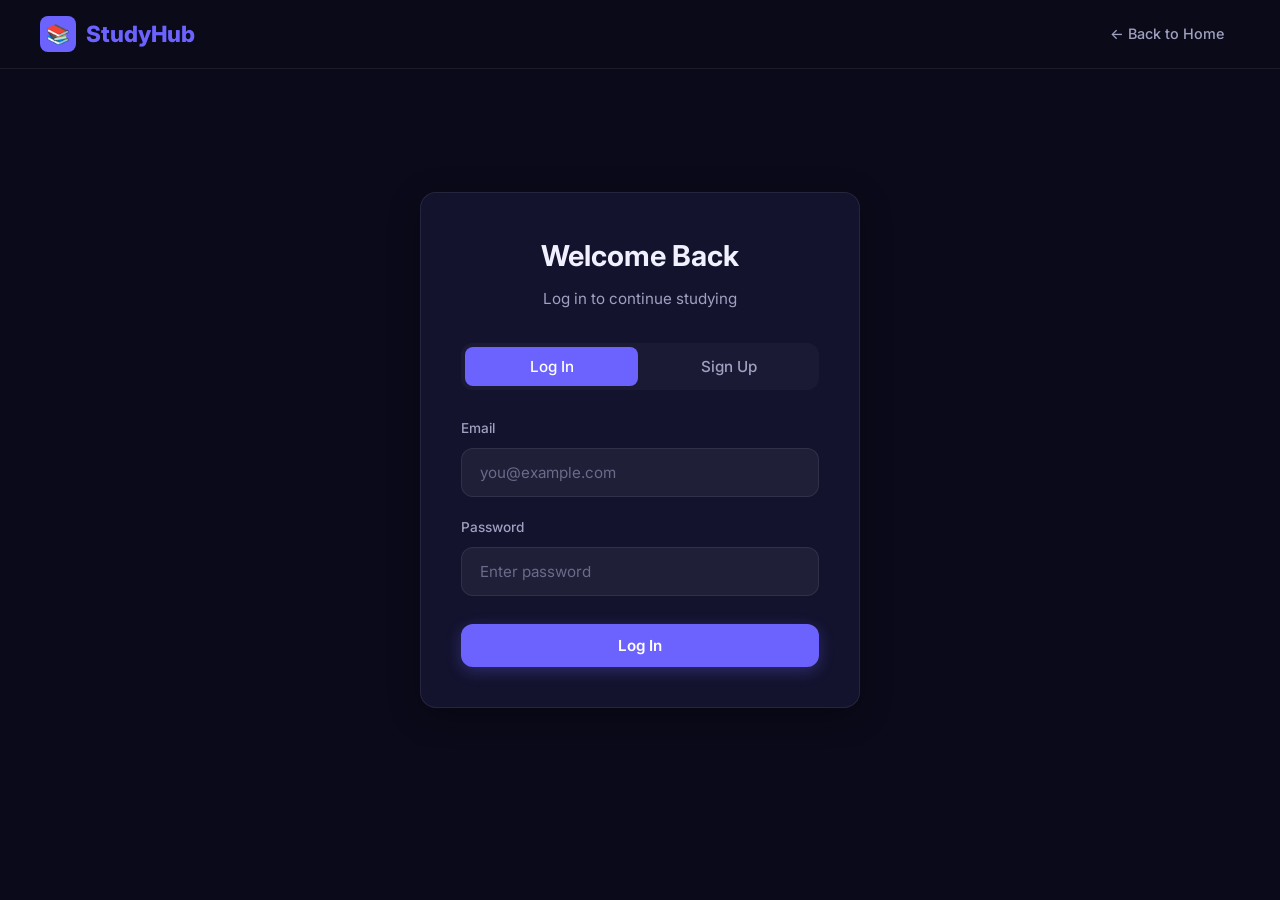
==== frontend/dashboard.html @ 6414d4c4 "Initial commit of StudyHub php/jquery version" ====
<!DOCTYPE html>
<html lang="en">

<head>
    <meta charset="UTF-8">
    <meta name="viewport" content="width=device-width, initial-scale=1.0">
    <meta name="description" content="StudyHub Dashboard - Manage your studies with collaborative tools.">
    <title>StudyHub – Dashboard</title>
    <link rel="stylesheet" href="style.css">
    <link rel="icon"
        href="data:image/svg+xml,<svg xmlns='http://www.w3.org/2000/svg' viewBox='0 0 100 100'><text y='.9em' font-size='90'>📚</text></svg>">
</head>

<body>

    <div class="dashboard">
        <!-- Sidebar -->
        <aside class="sidebar" id="sidebar">
            <div class="sidebar-logo">
                <div class="nav-logo-icon">📚</div>
                <span>StudyHub</span>
            </div>

            <div class="sidebar-section">
                <div class="sidebar-section-title">Main</div>
                <div class="sidebar-item active" onclick="switchPanel('chat')" id="nav-chat">
                    <span class="icon">💬</span>
                    <span>Study Chat</span>
                </div>
                <div class="sidebar-item" onclick="switchPanel('tasks')" id="nav-tasks">
                    <span class="icon">✅</span>
                    <span>Task Manager</span>
                </div>
                <div class="sidebar-item" onclick="switchPanel('common')" id="nav-common">
                    <span class="icon">📢</span>
                    <span>Common Tasks</span>
                </div>
                <div class="sidebar-item" onclick="switchPanel('pomodoro')" id="nav-pomodoro">
                    <span class="icon">⏱️</span>
                    <span>Pomodoro</span>
                </div>
            </div>

            <div class="sidebar-section">
                <div class="sidebar-section-title">Community</div>
                <div class="sidebar-item" onclick="switchPanel('resources')" id="nav-resources">
                    <span class="icon">📁</span>
                    <span>Resources</span>
                </div>
            </div>

            <div class="sidebar-user" id="sidebar-user">
                <div class="sidebar-avatar" id="user-avatar">?</div>
                <div class="sidebar-user-info">
                    <div class="sidebar-user-name" id="user-display-name">Loading...</div>
                    <div class="sidebar-user-email" id="user-display-email">...</div>
                </div>
                <button class="btn-icon btn-secondary" onclick="logout()" title="Log out"
                    style="font-size:0.8rem;">🚪</button>
            </div>
        </aside>

        <!-- Main Content -->
        <main class="main-content">

            <!-- ========== Study Chat Panel ========== -->
            <div class="panel active" id="panel-chat">
                <div class="panel-header">
                    <h2>💬 Study Chat</h2>
                    <span class="badge badge-primary" id="chat-room-label"># general</span>
                </div>
                <div class="chat-room-bar">
                    <button class="chat-room-btn active" onclick="switchRoom('general')"># general</button>
                    <button class="chat-room-btn" onclick="switchRoom('math')"># math</button>
                    <button class="chat-room-btn" onclick="switchRoom('science')"># science</button>
                    <button class="chat-room-btn" onclick="switchRoom('programming')"># programming</button>
                    <button class="chat-room-btn" onclick="switchRoom('exam-prep')"># exam-prep</button>
                </div>
                <div class="chat-container">
                    <div class="chat-messages" id="chat-messages">
                        <div style="text-align:center; color:#6a6a8a; padding:40px; font-size:0.9rem;">
                            Welcome to <strong>#general</strong>! Start the conversation 🎉
                        </div>
                    </div>
                    <div class="chat-input-area">
                        <input type="text" class="input-field" id="chat-input" placeholder="Type a message..."
                            onkeydown="if(event.key==='Enter')sendMessage()">
                        <button class="btn btn-primary" onclick="sendMessage()" id="chat-send-btn">Send</button>
                    </div>
                </div>
            </div>

            <!-- ========== Task Manager Panel ========== -->
            <div class="panel" id="panel-tasks">
                <div class="panel-header">
                    <h2>✅ Task Manager</h2>
                    <button class="btn btn-primary btn-sm" onclick="toggleAddTask()" id="add-task-toggle">+ Add
                        Task</button>
                </div>

                <!-- Add Task Form -->
                <div class="add-task-form" id="add-task-form">
                    <h3 style="margin-bottom:16px;">New Task</h3>
                    <div class="form-group">
                        <input type="text" class="input-field" id="task-title-input" placeholder="Task title...">
                    </div>
                    <div class="form-group">
                        <textarea class="input-field" id="task-desc-input" placeholder="Description (optional)"
                            rows="2"></textarea>
                    </div>
                    <div class="form-row">
                        <div class="form-group">
                            <label style="font-size:0.8rem; color:#6a6a8a; margin-bottom:4px;">Due
                                Date</label>
                            <input type="date" class="input-field" id="task-date-input">
                        </div>
                        <div class="form-group">
                            <label style="font-size:0.8rem; color:#6a6a8a; margin-bottom:4px;">Priority</label>
                            <select class="input-field" id="task-priority-input">
                                <option value="low">Low</option>
                                <option value="medium" selected>Medium</option>
                                <option value="high">High</option>
                            </select>
                        </div>
                    </div>
                    <div style="display:flex; gap:8px;">
                        <button class="btn btn-primary btn-sm" onclick="addTask()">Add Task</button>
                        <button class="btn btn-secondary btn-sm" onclick="toggleAddTask()">Cancel</button>
                    </div>
                </div>

                <!-- Task Filters -->
                <div class="task-controls">
                    <button class="task-filter-btn active" onclick="filterTasks('all', this)">All</button>
                    <button class="task-filter-btn" onclick="filterTasks('pending', this)">Pending</button>
                    <button class="task-filter-btn" onclick="filterTasks('in_progress', this)">In Progress</button>
                    <button class="task-filter-btn" onclick="filterTasks('completed', this)">Completed</button>
                </div>

                <!-- Task List -->
                <div class="task-list" id="task-list">
                    <div style="text-align:center; color:#6a6a8a; padding:40px;">
                        No tasks yet. Click "+ Add Task" to get started! 📝
                    </div>
                </div>
            </div>

            <!-- ========== Common Tasks Panel ========== -->
            <div class="panel" id="panel-common">
                <div class="panel-header">
                    <h2>📢 Common Tasks</h2>
                    <button class="btn btn-primary btn-sm" onclick="toggleAddCommonTask()" id="add-common-toggle">+ Add
                        Shared Task</button>
                </div>

                <!-- Add Common Task Form -->
                <div class="add-task-form" id="add-common-form">
                    <h3 style="margin-bottom:16px;">New Shared Task</h3>
                    <div class="form-group">
                        <input type="text" class="input-field" id="common-title-input"
                            placeholder="Assignment title...">
                    </div>
                    <div class="form-group">
                        <textarea class="input-field" id="common-desc-input"
                            placeholder="Links or instructions (optional)" rows="2"></textarea>
                    </div>
                    <div class="form-row">
                        <div class="form-group">
                            <label style="font-size:0.8rem; color:#6a6a8a; margin-bottom:4px;">Due Date</label>
                            <input type="date" class="input-field" id="common-date-input">
                        </div>
                        <div class="form-group">
                            <label style="font-size:0.8rem; color:#6a6a8a; margin-bottom:4px;">Priority</label>
                            <select class="input-field" id="common-priority-input">
                                <option value="low">Low</option>
                                <option value="medium" selected>Medium</option>
                                <option value="high">High</option>
                            </select>
                        </div>
                    </div>
                    <div style="display:flex; gap:8px;">
                        <button class="btn btn-primary btn-sm" onclick="addCommonTask()">Post Task</button>
                        <button class="btn btn-secondary btn-sm" onclick="toggleAddCommonTask()">Cancel</button>
                    </div>
                </div>

                <!-- Common Task List -->
                <div class="task-list" id="common-task-list">
                    <div style="text-align:center; color:#6a6a8a; padding:40px;">
                        No common tasks yet. Be the first to post! 📢
                    </div>
                </div>
            </div>

            <!-- ========== Pomodoro Timer Panel ========== -->
            <div class="panel" id="panel-pomodoro">
                <div class="panel-header">
                    <h2>⏱️ Pomodoro Timer</h2>
                </div>

                <div class="pomodoro-container">
                    <div class="pomodoro-tabs">
                        <button class="pomodoro-tab active" onclick="setPomodoro('work', 25, this)">Focus</button>
                        <button class="pomodoro-tab" onclick="setPomodoro('short_break', 5, this)">Short Break</button>
                        <button class="pomodoro-tab" onclick="setPomodoro('long_break', 15, this)">Long Break</button>
                    </div>

                    <div class="pomodoro-display">
                        <div class="pomodoro-circle" id="pomo-circle">
                            <div class="pomodoro-time" id="pomo-time">25:00</div>
                            <div class="pomodoro-label" id="pomo-label">Focus Session</div>
                        </div>
                    </div>

                    <div class="pomodoro-controls">
                        <button class="btn btn-primary" onclick="togglePomodoro()" id="pomo-toggle-btn">▶ Start</button>
                        <button class="btn btn-secondary" onclick="resetPomodoro()">↺ Reset</button>
                    </div>

                    <div class="pomodoro-stats">
                        <div class="pomo-stat-card">
                            <div class="pomo-stat-value" id="pomo-today-sessions">0</div>
                            <div class="pomo-stat-label">Today's Sessions</div>
                        </div>
                        <div class="pomo-stat-card">
                            <div class="pomo-stat-value" id="pomo-today-minutes">0</div>
                            <div class="pomo-stat-label">Minutes Today</div>
                        </div>
                        <div class="pomo-stat-card">
                            <div class="pomo-stat-value" id="pomo-total-sessions">0</div>
                            <div class="pomo-stat-label">Total Sessions</div>
                        </div>
                    </div>
                </div>
            </div>

            <!-- ========== Resources Panel ========== -->
            <div class="panel" id="panel-resources">
                <div class="panel-header">
                    <h2>📁 Shared Resources</h2>
                    <button class="btn btn-primary btn-sm" onclick="toggleUploadForm()" id="upload-toggle-btn">+ Upload
                        Resource</button>
                </div>

                <!-- Upload Form -->
                <div class="add-task-form" id="upload-form">
                    <h3 style="margin-bottom:16px;">Upload Resource</h3>
                    <div class="form-group">
                        <input type="text" class="input-field" id="resource-title-input"
                            placeholder="Resource title...">
                    </div>
                    <div class="form-group">
                        <select class="input-field" id="resource-category-input">
                            <option value="general">General</option>
                            <option value="notes">Notes</option>
                            <option value="textbook">Textbook</option>
                            <option value="assignment">Assignment</option>
                            <option value="presentation">Presentation</option>
                            <option value="cheatsheet">Cheat Sheet</option>
                            <option value="other">Other</option>
                        </select>
                    </div>
                    <div class="form-group">
                        <input type="file" class="input-field" id="resource-file-input"
                            accept=".pdf,.doc,.docx,.xls,.xlsx,.ppt,.pptx,.jpg,.jpeg,.png,.gif,.webp,.txt,.zip,.rar">
                        <div style="font-size:0.75rem; color:#6a6a8a; margin-top:4px;">
                            Max 10 MB • PDF, DOC, XLS, PPT, Images, TXT, ZIP
                        </div>
                    </div>
                    <div style="display:flex; gap:8px;">
                        <button class="btn btn-primary btn-sm" onclick="uploadResource()"
                            id="upload-btn">Upload</button>
                        <button class="btn btn-secondary btn-sm" onclick="toggleUploadForm()">Cancel</button>
                    </div>
                </div>

                <!-- Resource List -->
                <div class="task-list" id="resource-list" style="margin-top:16px;">
                    <div style="text-align:center; color:#6a6a8a; padding:40px;">
                        No resources yet. Be the first to share! 📄
                    </div>
                </div>
            </div>

        </main>
    </div>

    <!-- Scripts -->
    <script src="https://code.jquery.com/jquery-3.7.1.min.js"></script>
    <script src="app.js"></script>
</body>

</html>
---- frontend/style.css ----
/* ==========================================
   StudyHub CSS Styles
   Made by a student for students
   ========================================== */

/* bring in a nice font from google */
@import url('https://fonts.googleapis.com/css2?family=Inter:wght@300;400;500;600;700;800&display=swap');


/* ==========================================
   RESET - clear default browser styles
   ========================================== */

* {
    margin: 0;
    padding: 0;
    box-sizing: border-box;
}

html {
    scroll-behavior: smooth;
}

body {
    font-family: 'Inter', sans-serif;
    background-color: #0a0a1a;
    color: #f0f0ff;
    min-height: 100vh;
    line-height: 1.6;
}

a {
    text-decoration: none;
    color: inherit;
}

button {
    cursor: pointer;
    border: none;
    outline: none;
    font-family: 'Inter', sans-serif;
}

input {
    font-family: 'Inter', sans-serif;
    outline: none;
    border: none;
}

textarea {
    font-family: 'Inter', sans-serif;
    outline: none;
    border: none;
}

select {
    font-family: 'Inter', sans-serif;
    outline: none;
    border: none;
}


/* ==========================================
   SCROLLBAR - make it purple
   ========================================== */

::-webkit-scrollbar {
    width: 6px;
}

::-webkit-scrollbar-track {
    background: transparent;
}

::-webkit-scrollbar-thumb {
    background: #6C63FF;
    border-radius: 3px;
}


/* ==========================================
   ANIMATIONS - just a simple fade in
   ========================================== */

@keyframes fadeInUp {
    from {
        opacity: 0;
        transform: translateY(30px);
    }
    to {
        opacity: 1;
        transform: translateY(0);
    }
}

@keyframes fadeIn {
    from {
        opacity: 0;
    }
    to {
        opacity: 1;
    }
}

@keyframes spin {
    from {
        transform: rotate(0deg);
    }
    to {
        transform: rotate(360deg);
    }
}

@keyframes pulse {
    0% {
        opacity: 1;
    }
    50% {
        opacity: 0.5;
    }
    100% {
        opacity: 1;
    }
}


/* ==========================================
   GLASS CARD - used in many places
   ========================================== */

.glass {
    background-color: rgba(255, 255, 255, 0.05);
    border: 1px solid rgba(255, 255, 255, 0.08);
}

.card {
    background-color: rgba(25, 25, 60, 0.6);
    border: 1px solid rgba(255, 255, 255, 0.08);
    border-radius: 16px;
    box-shadow: 0 8px 32px rgba(0, 0, 0, 0.3);
}


/* ==========================================
   BUTTONS - all the different button styles
   ========================================== */

.btn {
    display: inline-flex;
    align-items: center;
    justify-content: center;
    gap: 8px;
    padding: 12px 24px;
    border-radius: 12px;
    font-weight: 600;
    font-size: 0.95rem;
    transition: all 0.3s ease;
}

/* primary button - purple */
.btn-primary {
    background-color: #6C63FF;
    color: white;
    box-shadow: 0 4px 15px rgba(108, 99, 255, 0.3);
}

.btn-primary:hover {
    transform: translateY(-2px);
    box-shadow: 0 6px 25px rgba(108, 99, 255, 0.5);
}

/* secondary button - transparent with border */
.btn-secondary {
    background-color: rgba(255, 255, 255, 0.05);
    border: 1px solid rgba(255, 255, 255, 0.08);
    color: #f0f0ff;
}

.btn-secondary:hover {
    background-color: rgba(255, 255, 255, 0.1);
    border-color: #6C63FF;
}

/* accent button - pinkish */
.btn-accent {
    background-color: #FF6584;
    color: white;
    box-shadow: 0 4px 15px rgba(255, 101, 132, 0.3);
}

.btn-accent:hover {
    transform: translateY(-2px);
    box-shadow: 0 6px 25px rgba(255, 101, 132, 0.5);
}

/* danger button - red */
.btn-danger {
    background-color: rgba(255, 70, 70, 0.2);
    border: 1px solid rgba(255, 70, 70, 0.3);
    color: #ff6666;
}

.btn-danger:hover {
    background-color: rgba(255, 70, 70, 0.3);
}

/* small button */
.btn-sm {
    padding: 8px 16px;
    font-size: 0.85rem;
}

/* icon-only button */
.btn-icon {
    width: 40px;
    height: 40px;
    padding: 0;
    border-radius: 8px;
}


/* ==========================================
   INPUT FIELDS - text inputs, textareas, selects
   ========================================== */

.input-field {
    width: 100%;
    padding: 14px 18px;
    background-color: rgba(255, 255, 255, 0.05);
    border: 1px solid rgba(255, 255, 255, 0.08);
    border-radius: 12px;
    color: #f0f0ff;
    font-size: 0.95rem;
    transition: all 0.3s ease;
}

.input-field:focus {
    border-color: #6C63FF;
    box-shadow: 0 0 0 3px rgba(108, 99, 255, 0.15);
    background-color: rgba(255, 255, 255, 0.08);
}

.input-field::placeholder {
    color: #6a6a8a;
}

/* FIX: make dropdown options readable on dark background */
select.input-field option {
    background-color: #1a1a3e;
    color: #f0f0ff;
    padding: 8px;
}


/* ==========================================
   BADGES - small colored labels
   ========================================== */

.badge {
    display: inline-flex;
    align-items: center;
    padding: 4px 10px;
    border-radius: 20px;
    font-size: 0.75rem;
    font-weight: 600;
    text-transform: uppercase;
    letter-spacing: 0.5px;
}

.badge-primary {
    background-color: rgba(108, 99, 255, 0.2);
    color: #6C63FF;
}

.badge-green {
    background-color: rgba(67, 233, 123, 0.2);
    color: #43E97B;
}

.badge-orange {
    background-color: rgba(247, 151, 30, 0.2);
    color: #F7971E;
}

.badge-red {
    background-color: rgba(255, 101, 132, 0.2);
    color: #FF6584;
}


/* ==========================================
   NAVIGATION BAR - top bar on landing/login
   ========================================== */

.navbar {
    position: fixed;
    top: 0;
    left: 0;
    right: 0;
    z-index: 1000;
    padding: 16px 40px;
    display: flex;
    align-items: center;
    justify-content: space-between;
    background-color: rgba(10, 10, 26, 0.9);
    border-bottom: 1px solid rgba(255, 255, 255, 0.08);
}

/* the logo in the navbar */
.nav-logo {
    display: flex;
    align-items: center;
    gap: 10px;
    font-size: 1.4rem;
    font-weight: 800;
}

.nav-logo span {
    color: #6C63FF;
}

/* the little icon box next to the logo text */
.nav-logo-icon {
    width: 36px;
    height: 36px;
    background-color: #6C63FF;
    border-radius: 8px;
    display: flex;
    align-items: center;
    justify-content: center;
    font-size: 1.2rem;
}

/* links in the navbar */
.nav-links {
    display: flex;
    align-items: center;
    gap: 8px;
    list-style: none;
}

.nav-links a {
    padding: 8px 16px;
    border-radius: 8px;
    color: #a0a0c0;
    font-weight: 500;
    font-size: 0.9rem;
    transition: all 0.3s ease;
}

.nav-links a:hover {
    color: #f0f0ff;
    background-color: rgba(255, 255, 255, 0.05);
}

.nav-links a.active {
    color: #6C63FF;
    background-color: rgba(108, 99, 255, 0.1);
}


/* ==========================================
   HERO SECTION - big landing page area
   ========================================== */

.hero {
    min-height: 100vh;
    display: flex;
    align-items: center;
    justify-content: center;
    padding: 120px 40px 80px;
    position: relative;
    overflow: hidden;
}

.hero-content {
    text-align: center;
    max-width: 800px;
    position: relative;
    z-index: 1;
    animation: fadeInUp 0.8s ease;
}

/* the little badge that says "Collaborative Study Platform" */
.hero-badge {
    display: inline-flex;
    align-items: center;
    gap: 8px;
    padding: 8px 20px;
    background-color: rgba(108, 99, 255, 0.15);
    border: 1px solid rgba(108, 99, 255, 0.3);
    border-radius: 50px;
    font-size: 0.85rem;
    color: #6C63FF;
    font-weight: 500;
    margin-bottom: 24px;
}

/* the big title */
.hero h1 {
    font-size: 3.8rem;
    font-weight: 800;
    line-height: 1.1;
    margin-bottom: 20px;
    letter-spacing: -1px;
}

/* the highlighted word in the title */
.hero h1 .highlight {
    color: #6C63FF;
}

/* paragraph under the title */
.hero p {
    font-size: 1.2rem;
    color: #a0a0c0;
    max-width: 600px;
    margin: 0 auto 40px;
    line-height: 1.7;
}

/* the two buttons under the paragraph */
.hero-buttons {
    display: flex;
    align-items: center;
    justify-content: center;
    gap: 16px;
    flex-wrap: wrap;
}

/* the stats under the buttons */
.hero-stats {
    display: flex;
    align-items: center;
    justify-content: center;
    gap: 48px;
    margin-top: 60px;
    animation: fadeInUp 0.8s ease 0.3s both;
}

.hero-stat {
    text-align: center;
}

.hero-stat-number {
    font-size: 2rem;
    font-weight: 800;
    color: #6C63FF;
}

.hero-stat-label {
    font-size: 0.85rem;
    color: #6a6a8a;
    margin-top: 4px;
}


/* ==========================================
   FEATURES SECTION - feature cards grid
   ========================================== */

.features {
    padding: 100px 40px;
    position: relative;
}

.section-header {
    text-align: center;
    margin-bottom: 60px;
}

.section-header h2 {
    font-size: 2.5rem;
    font-weight: 700;
    margin-bottom: 16px;
}

.section-header h2 .highlight {
    color: #6C63FF;
}

.section-header p {
    font-size: 1.1rem;
    color: #a0a0c0;
    max-width: 500px;
    margin: 0 auto;
}

/* the grid that holds feature cards */
.features-grid {
    display: grid;
    grid-template-columns: repeat(auto-fit, minmax(300px, 1fr));
    gap: 24px;
    max-width: 1200px;
    margin: 0 auto;
}

/* each feature card */
.feature-card {
    padding: 32px;
    border-radius: 16px;
    background-color: rgba(25, 25, 60, 0.6);
    border: 1px solid rgba(255, 255, 255, 0.08);
    transition: all 0.3s ease;
    animation: fadeInUp 0.6s ease both;
}

/* stagger the fade-in a little for each card */
.feature-card:nth-child(1) { animation-delay: 0.1s; }
.feature-card:nth-child(2) { animation-delay: 0.2s; }
.feature-card:nth-child(3) { animation-delay: 0.3s; }
.feature-card:nth-child(4) { animation-delay: 0.4s; }

.feature-card:hover {
    transform: translateY(-5px);
    border-color: rgba(108, 99, 255, 0.3);
    box-shadow: 0 0 30px rgba(108, 99, 255, 0.15);
}

/* the icon box inside each feature card */
.feature-icon {
    width: 56px;
    height: 56px;
    border-radius: 12px;
    display: flex;
    align-items: center;
    justify-content: center;
    font-size: 1.6rem;
    margin-bottom: 20px;
}

/* different colors for the icon backgrounds */
.feature-icon.purple {
    background-color: rgba(108, 99, 255, 0.15);
}

.feature-icon.pink {
    background-color: rgba(255, 101, 132, 0.15);
}

.feature-icon.green {
    background-color: rgba(67, 233, 123, 0.15);
}

.feature-icon.orange {
    background-color: rgba(247, 151, 30, 0.15);
}

.feature-icon.cyan {
    background-color: rgba(0, 210, 255, 0.15);
}

.feature-icon.lavender {
    background-color: rgba(161, 140, 209, 0.15);
}

/* title and text inside feature card */
.feature-card h3 {
    font-size: 1.2rem;
    font-weight: 600;
    margin-bottom: 10px;
}

.feature-card p {
    font-size: 0.9rem;
    color: #a0a0c0;
    line-height: 1.6;
}


/* ==========================================
   FOOTER
   ========================================== */

.footer {
    text-align: center;
    padding: 40px;
    border-top: 1px solid rgba(255, 255, 255, 0.08);
    color: #6a6a8a;
    font-size: 0.85rem;
}


/* ==========================================
   AUTH PAGE - login and signup
   ========================================== */

.auth-container {
    min-height: 100vh;
    display: flex;
    align-items: center;
    justify-content: center;
    padding: 40px;
}

.auth-card {
    width: 100%;
    max-width: 440px;
    padding: 40px;
    animation: fadeInUp 0.6s ease;
}

/* the header area with title and subtitle */
.auth-header {
    text-align: center;
    margin-bottom: 32px;
}

.auth-header h2 {
    font-size: 1.8rem;
    font-weight: 700;
    margin-bottom: 8px;
}

.auth-header p {
    color: #a0a0c0;
    font-size: 0.95rem;
}

/* the login/signup tab buttons */
.auth-tabs {
    display: flex;
    gap: 4px;
    margin-bottom: 28px;
    background-color: rgba(255, 255, 255, 0.03);
    padding: 4px;
    border-radius: 12px;
}

.auth-tab {
    flex: 1;
    padding: 10px;
    border-radius: 8px;
    background-color: transparent;
    color: #a0a0c0;
    font-weight: 500;
    font-size: 0.95rem;
    transition: all 0.3s ease;
}

.auth-tab.active {
    background-color: #6C63FF;
    color: white;
}

/* form groups */
.form-group {
    margin-bottom: 20px;
}

.form-group label {
    display: block;
    margin-bottom: 8px;
    font-size: 0.85rem;
    font-weight: 500;
    color: #a0a0c0;
}

/* error message box */
.form-error {
    display: none;
    margin-top: 12px;
    padding: 12px 16px;
    background-color: rgba(255, 70, 70, 0.1);
    border: 1px solid rgba(255, 70, 70, 0.3);
    border-radius: 8px;
    color: #ff6666;
    font-size: 0.85rem;
}

/* success message box */
.form-success {
    display: none;
    margin-top: 12px;
    padding: 12px 16px;
    background-color: rgba(67, 233, 123, 0.1);
    border: 1px solid rgba(67, 233, 123, 0.3);
    border-radius: 8px;
    color: #43E97B;
    font-size: 0.85rem;
}


/* ==========================================
   DASHBOARD LAYOUT - sidebar + main area
   ========================================== */

.dashboard {
    display: flex;
    min-height: 100vh;
    padding-top: 0;
}


/* ==========================================
   SIDEBAR - left navigation menu
   ========================================== */

.sidebar {
    width: 260px;
    min-height: 100vh;
    background-color: rgba(10, 10, 26, 0.95);
    border-right: 1px solid rgba(255, 255, 255, 0.08);
    padding: 20px 0;
    position: fixed;
    left: 0;
    top: 0;
    bottom: 0;
    z-index: 100;
    display: flex;
    flex-direction: column;
    overflow-y: auto;
}

/* the logo at the top of the sidebar */
.sidebar-logo {
    display: flex;
    align-items: center;
    gap: 10px;
    padding: 0 20px 24px;
    font-size: 1.3rem;
    font-weight: 800;
    border-bottom: 1px solid rgba(255, 255, 255, 0.08);
    margin-bottom: 16px;
}

.sidebar-logo span {
    color: #6C63FF;
}

/* sections inside the sidebar */
.sidebar-section {
    padding: 8px 12px;
}

/* the small title above section items like "Main" */
.sidebar-section-title {
    font-size: 0.7rem;
    font-weight: 600;
    text-transform: uppercase;
    letter-spacing: 1px;
    color: #6a6a8a;
    padding: 0 8px;
    margin-bottom: 8px;
}

/* each clickable item in sidebar */
.sidebar-item {
    display: flex;
    align-items: center;
    gap: 12px;
    padding: 12px 16px;
    border-radius: 8px;
    color: #a0a0c0;
    font-size: 0.9rem;
    font-weight: 500;
    transition: all 0.3s ease;
    cursor: pointer;
    margin-bottom: 2px;
}

.sidebar-item:hover {
    background-color: rgba(255, 255, 255, 0.05);
    color: #f0f0ff;
}

.sidebar-item.active {
    background-color: rgba(108, 99, 255, 0.15);
    color: #6C63FF;
}

.sidebar-item .icon {
    font-size: 1.1rem;
    width: 24px;
    text-align: center;
}

/* user info at the bottom of sidebar */
.sidebar-user {
    margin-top: auto;
    padding: 16px 20px;
    border-top: 1px solid rgba(255, 255, 255, 0.08);
    display: flex;
    align-items: center;
    gap: 12px;
}

/* the little circle avatar */
.sidebar-avatar {
    width: 36px;
    height: 36px;
    border-radius: 50%;
    display: flex;
    align-items: center;
    justify-content: center;
    font-weight: 700;
    font-size: 0.9rem;
    color: white;
}

.sidebar-user-info {
    flex: 1;
}

.sidebar-user-name {
    font-size: 0.9rem;
    font-weight: 600;
}

.sidebar-user-email {
    font-size: 0.75rem;
    color: #6a6a8a;
}


/* ==========================================
   MAIN CONTENT AREA - right side of dashboard
   ========================================== */

.main-content {
    flex: 1;
    margin-left: 260px;
    padding: 24px;
    min-height: 100vh;
}


/* ==========================================
   PANELS - the different tab sections
   ========================================== */

/* by default all panels are hidden */
.panel {
    display: none;
    animation: fadeIn 0.3s ease;
}

/* show the active panel */
.panel.active {
    display: block;
}

/* header at the top of each panel */
.panel-header {
    display: flex;
    align-items: center;
    justify-content: space-between;
    margin-bottom: 24px;
}

.panel-header h2 {
    font-size: 1.6rem;
    font-weight: 700;
}


/* ==========================================
   STUDY CHAT PANEL
   ========================================== */

.chat-container {
    display: flex;
    flex-direction: column;
    height: calc(100vh - 120px);
}

/* the room selector bar at top */
.chat-room-bar {
    display: flex;
    align-items: center;
    gap: 8px;
    margin-bottom: 16px;
    flex-wrap: wrap;
}

/* each room button */
.chat-room-btn {
    padding: 8px 16px;
    border-radius: 20px;
    background-color: rgba(255, 255, 255, 0.05);
    border: 1px solid rgba(255, 255, 255, 0.08);
    color: #a0a0c0;
    font-size: 0.85rem;
    font-weight: 500;
    transition: all 0.3s ease;
    cursor: pointer;
}

.chat-room-btn.active {
    background-color: rgba(108, 99, 255, 0.15);
    border-color: #6C63FF;
    color: #6C63FF;
}

.chat-room-btn:hover {
    background-color: rgba(108, 99, 255, 0.15);
    border-color: #6C63FF;
    color: #6C63FF;
}

/* the messages area */
.chat-messages {
    flex: 1;
    overflow-y: auto;
    padding: 20px;
    border-radius: 16px;
    background-color: rgba(25, 25, 60, 0.6);
    border: 1px solid rgba(255, 255, 255, 0.08);
    display: flex;
    flex-direction: column;
    gap: 12px;
}

/* a single chat message */
.chat-message {
    display: flex;
    gap: 10px;
    animation: fadeInUp 0.3s ease;
}

/* the avatar circle */
.chat-message-avatar {
    width: 32px;
    height: 32px;
    border-radius: 50%;
    display: flex;
    align-items: center;
    justify-content: center;
    font-size: 0.75rem;
    font-weight: 700;
    color: white;
    flex-shrink: 0;
}

/* message content area */
.chat-message-content {
    flex: 1;
}

/* name + time row */
.chat-message-header {
    display: flex;
    align-items: baseline;
    gap: 8px;
    margin-bottom: 2px;
}

.chat-message-name {
    font-size: 0.85rem;
    font-weight: 600;
}

.chat-message-time {
    font-size: 0.7rem;
    color: #6a6a8a;
}

/* the actual message text */
.chat-message-text {
    font-size: 0.9rem;
    color: #a0a0c0;
    line-height: 1.5;
}

/* the input area at the bottom */
.chat-input-area {
    display: flex;
    gap: 10px;
    margin-top: 16px;
}

.chat-input-area input {
    flex: 1;
}


/* ==========================================
   TASK MANAGER PANEL
   ========================================== */

/* filter buttons row */
.task-controls {
    display: flex;
    gap: 12px;
    margin-bottom: 20px;
    flex-wrap: wrap;
}

.task-filter-btn {
    padding: 6px 14px;
    border-radius: 20px;
    background-color: rgba(255, 255, 255, 0.05);
    border: 1px solid rgba(255, 255, 255, 0.08);
    color: #a0a0c0;
    font-size: 0.8rem;
    font-weight: 500;
    transition: all 0.3s ease;
    cursor: pointer;
}

.task-filter-btn.active {
    background-color: rgba(108, 99, 255, 0.15);
    border-color: #6C63FF;
    color: #6C63FF;
}

/* the list of tasks */
.task-list {
    display: flex;
    flex-direction: column;
    gap: 12px;
}

/* a single task item */
.task-item {
    display: flex;
    align-items: center;
    gap: 16px;
    padding: 18px 20px;
    border-radius: 12px;
    background-color: rgba(25, 25, 60, 0.6);
    border: 1px solid rgba(255, 255, 255, 0.08);
    transition: all 0.3s ease;
    animation: fadeInUp 0.3s ease;
}

.task-item:hover {
    border-color: rgba(108, 99, 255, 0.2);
}

/* the checkbox circle */
.task-checkbox {
    width: 22px;
    height: 22px;
    border-radius: 6px;
    border: 2px solid #6a6a8a;
    cursor: pointer;
    transition: all 0.3s ease;
    display: flex;
    align-items: center;
    justify-content: center;
    flex-shrink: 0;
}

.task-checkbox.checked {
    background-color: #43E97B;
    border-color: #43E97B;
}

.task-checkbox.checked::after {
    content: '✓';
    color: white;
    font-size: 0.75rem;
    font-weight: 700;
}

/* task info area */
.task-info {
    flex: 1;
}

.task-title {
    font-size: 0.95rem;
    font-weight: 600;
    margin-bottom: 4px;
}

.task-meta {
    display: flex;
    gap: 12px;
    font-size: 0.75rem;
    color: #6a6a8a;
}

/* buttons on the right side of a task */
.task-actions {
    display: flex;
    gap: 6px;
}

/* the add task form */
.add-task-form {
    display: none;
    padding: 24px;
    margin-bottom: 20px;
    border-radius: 16px;
    background-color: rgba(25, 25, 60, 0.6);
    border: 1px solid rgba(255, 255, 255, 0.08);
    animation: fadeInUp 0.3s ease;
}

.add-task-form.show {
    display: block;
}

/* the two-column row for date + priority */
.add-task-form .form-row {
    display: grid;
    grid-template-columns: 1fr 1fr;
    gap: 12px;
    margin-bottom: 12px;
}


/* ==========================================
   POMODORO TIMER PANEL
   ========================================== */

.pomodoro-container {
    max-width: 500px;
    margin: 0 auto;
    text-align: center;
}

/* the work/break tab buttons */
.pomodoro-tabs {
    display: flex;
    gap: 8px;
    justify-content: center;
    margin-bottom: 40px;
}

.pomodoro-tab {
    padding: 10px 20px;
    border-radius: 8px;
    background-color: rgba(255, 255, 255, 0.05);
    border: 1px solid rgba(255, 255, 255, 0.08);
    color: #a0a0c0;
    font-size: 0.9rem;
    font-weight: 500;
    cursor: pointer;
    transition: all 0.3s ease;
}

.pomodoro-tab.active {
    background-color: #6C63FF;
    border-color: transparent;
    color: white;
}

/* the timer display area */
.pomodoro-display {
    margin-bottom: 40px;
}

/* the circle around the timer */
.pomodoro-circle {
    width: 260px;
    height: 260px;
    border-radius: 50%;
    background-color: rgba(25, 25, 60, 0.6);
    border: 3px solid rgba(255, 255, 255, 0.08);
    display: flex;
    flex-direction: column;
    align-items: center;
    justify-content: center;
    margin: 0 auto;
    position: relative;
}

/* when the timer is running, make the border purple */
.pomodoro-circle.running {
    border-color: #6C63FF;
    box-shadow: 0 0 30px rgba(108, 99, 255, 0.4);
}

/* the big time numbers */
.pomodoro-time {
    font-size: 3.5rem;
    font-weight: 800;
    letter-spacing: 2px;
}

/* the label under the time */
.pomodoro-label {
    font-size: 0.85rem;
    color: #6a6a8a;
    margin-top: 4px;
}

/* start/pause/reset buttons */
.pomodoro-controls {
    display: flex;
    justify-content: center;
    gap: 12px;
    margin-bottom: 30px;
}

/* stats grid */
.pomodoro-stats {
    display: grid;
    grid-template-columns: repeat(3, 1fr);
    gap: 12px;
}

.pomo-stat-card {
    padding: 16px;
    border-radius: 12px;
    background-color: rgba(25, 25, 60, 0.6);
    border: 1px solid rgba(255, 255, 255, 0.08);
}

.pomo-stat-value {
    font-size: 1.5rem;
    font-weight: 700;
    color: #6C63FF;
}

.pomo-stat-label {
    font-size: 0.75rem;
    color: #6a6a8a;
    margin-top: 4px;
}


/* ==========================================
   LOADING SPINNER
   ========================================== */

.spinner {
    display: inline-block;
    width: 20px;
    height: 20px;
    border: 2px solid rgba(255, 255, 255, 0.2);
    border-top-color: #6C63FF;
    border-radius: 50%;
    animation: spin 0.8s linear infinite;
}

/* typing dots animation */
.typing-indicator {
    display: flex;
    gap: 4px;
    padding: 8px 16px;
}

.typing-indicator span {
    width: 6px;
    height: 6px;
    border-radius: 50%;
    background-color: #6C63FF;
    animation: pulse 1.5s infinite;
}

.typing-indicator span:nth-child(2) {
    animation-delay: 0.2s;
}

.typing-indicator span:nth-child(3) {
    animation-delay: 0.4s;
}


/* ==========================================
   MODAL - popup dialogs
   ========================================== */

.modal-overlay {
    position: fixed;
    top: 0;
    left: 0;
    right: 0;
    bottom: 0;
    background-color: rgba(0, 0, 0, 0.6);
    display: none;
    align-items: center;
    justify-content: center;
    z-index: 2000;
}

.modal-overlay.show {
    display: flex;
}

.modal {
    width: 90%;
    max-width: 480px;
    padding: 32px;
    border-radius: 16px;
    background-color: #111128;
    border: 1px solid rgba(255, 255, 255, 0.08);
    box-shadow: 0 20px 60px rgba(0, 0, 0, 0.5);
    animation: fadeInUp 0.3s ease;
}

.modal h3 {
    font-size: 1.3rem;
    font-weight: 600;
    margin-bottom: 16px;
}


/* ==========================================
   RESPONSIVE - make it work on smaller screens
   ========================================== */

/* tablets */
@media (max-width: 768px) {
    .navbar {
        padding: 12px 20px;
    }

    .hero h1 {
        font-size: 2.4rem;
    }

    .hero-stats {
        flex-direction: column;
        gap: 24px;
    }

    .features-grid {
        grid-template-columns: 1fr;
    }

    /* make sidebar smaller */
    .sidebar {
        width: 70px;
        overflow: visible;
    }

    /* hide text, only show icons */
    .sidebar-logo span {
        display: none;
    }

    .sidebar-section-title {
        display: none;
    }

    .sidebar-item span:not(.icon) {
        display: none;
    }

    .sidebar-user-info {
        display: none;
    }

    .sidebar-item {
        justify-content: center;
        padding: 12px;
    }

    .main-content {
        margin-left: 70px;
    }

    .pomodoro-stats {
        grid-template-columns: 1fr;
    }
}

/* phones */
@media (max-width: 480px) {
    .hero {
        padding: 100px 20px 60px;
    }

    .hero h1 {
        font-size: 2rem;
    }

    .hero-buttons {
        flex-direction: column;
    }

    .auth-card {
        padding: 24px;
    }
}
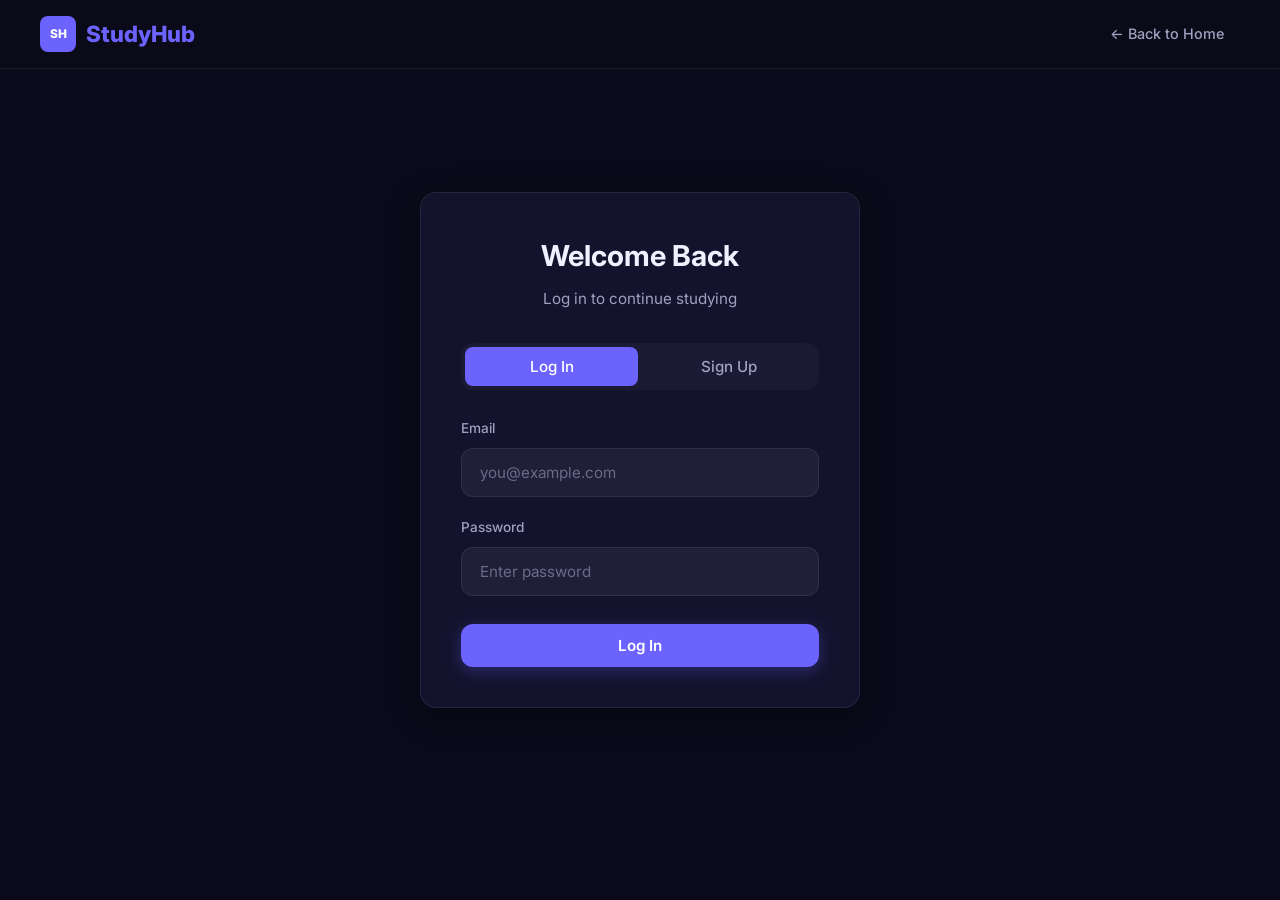
==== commit 73aba246: "work" ====
--- a/frontend/dashboard.html
+++ b/frontend/dashboard.html
@@ -8,7 +8,7 @@
     <title>StudyHub – Dashboard</title>
     <link rel="stylesheet" href="style.css">
     <link rel="icon"
-        href="data:image/svg+xml,<svg xmlns='http://www.w3.org/2000/svg' viewBox='0 0 100 100'><text y='.9em' font-size='90'>📚</text></svg>">
+        href="data:image/svg+xml,<svg xmlns='http://www.w3.org/2000/svg' viewBox='0 0 100 100'><rect rx='20' width='100' height='100' fill='%236C63FF'/><text x='50' y='62' font-size='48' fill='white' text-anchor='middle' font-weight='bold'>SH</text></svg>">
 </head>
 
 <body>
@@ -17,26 +17,26 @@
         <!-- Sidebar -->
         <aside class="sidebar" id="sidebar">
             <div class="sidebar-logo">
-                <div class="nav-logo-icon">📚</div>
+                <div class="nav-logo-icon">SH</div>
                 <span>StudyHub</span>
             </div>
 
             <div class="sidebar-section">
                 <div class="sidebar-section-title">Main</div>
                 <div class="sidebar-item active" onclick="switchPanel('chat')" id="nav-chat">
-                    <span class="icon">💬</span>
+                    <span class="icon">&gt;</span>
                     <span>Study Chat</span>
                 </div>
                 <div class="sidebar-item" onclick="switchPanel('tasks')" id="nav-tasks">
-                    <span class="icon">✅</span>
+                    <span class="icon">&bull;</span>
                     <span>Task Manager</span>
                 </div>
                 <div class="sidebar-item" onclick="switchPanel('common')" id="nav-common">
-                    <span class="icon">📢</span>
+                    <span class="icon">#</span>
                     <span>Common Tasks</span>
                 </div>
                 <div class="sidebar-item" onclick="switchPanel('pomodoro')" id="nav-pomodoro">
-                    <span class="icon">⏱️</span>
+                    <span class="icon">~</span>
                     <span>Pomodoro</span>
                 </div>
             </div>
@@ -44,7 +44,7 @@
             <div class="sidebar-section">
                 <div class="sidebar-section-title">Community</div>
                 <div class="sidebar-item" onclick="switchPanel('resources')" id="nav-resources">
-                    <span class="icon">📁</span>
+                    <span class="icon">/</span>
                     <span>Resources</span>
                 </div>
             </div>
@@ -56,7 +56,7 @@
                     <div class="sidebar-user-email" id="user-display-email">...</div>
                 </div>
                 <button class="btn-icon btn-secondary" onclick="logout()" title="Log out"
-                    style="font-size:0.8rem;">🚪</button>
+                    style="font-size:0.8rem;">Exit</button>
             </div>
         </aside>
 
@@ -66,7 +66,7 @@
             <!-- ========== Study Chat Panel ========== -->
             <div class="panel active" id="panel-chat">
                 <div class="panel-header">
-                    <h2>💬 Study Chat</h2>
+                    <h2>Study Chat</h2>
                     <span class="badge badge-primary" id="chat-room-label"># general</span>
                 </div>
                 <div class="chat-room-bar">
@@ -79,7 +79,7 @@
                 <div class="chat-container">
                     <div class="chat-messages" id="chat-messages">
                         <div style="text-align:center; color:#6a6a8a; padding:40px; font-size:0.9rem;">
-                            Welcome to <strong>#general</strong>! Start the conversation 🎉
+                            Welcome to <strong>#general</strong>! Start the conversation.
                         </div>
                     </div>
                     <div class="chat-input-area">
@@ -93,7 +93,7 @@
             <!-- ========== Task Manager Panel ========== -->
             <div class="panel" id="panel-tasks">
                 <div class="panel-header">
-                    <h2>✅ Task Manager</h2>
+                    <h2>Task Manager</h2>
                     <button class="btn btn-primary btn-sm" onclick="toggleAddTask()" id="add-task-toggle">+ Add
                         Task</button>
                 </div>
@@ -140,7 +140,7 @@
                 <!-- Task List -->
                 <div class="task-list" id="task-list">
                     <div style="text-align:center; color:#6a6a8a; padding:40px;">
-                        No tasks yet. Click "+ Add Task" to get started! 📝
+                        No tasks yet. Click "+ Add Task" to get started!
                     </div>
                 </div>
             </div>
@@ -148,7 +148,7 @@
             <!-- ========== Common Tasks Panel ========== -->
             <div class="panel" id="panel-common">
                 <div class="panel-header">
-                    <h2>📢 Common Tasks</h2>
+                    <h2>Common Tasks</h2>
                     <button class="btn btn-primary btn-sm" onclick="toggleAddCommonTask()" id="add-common-toggle">+ Add
                         Shared Task</button>
                 </div>
@@ -187,7 +187,7 @@
                 <!-- Common Task List -->
                 <div class="task-list" id="common-task-list">
                     <div style="text-align:center; color:#6a6a8a; padding:40px;">
-                        No common tasks yet. Be the first to post! 📢
+                        No common tasks yet. Be the first to post!
                     </div>
                 </div>
             </div>
@@ -195,7 +195,7 @@
             <!-- ========== Pomodoro Timer Panel ========== -->
             <div class="panel" id="panel-pomodoro">
                 <div class="panel-header">
-                    <h2>⏱️ Pomodoro Timer</h2>
+                    <h2>Pomodoro Timer</h2>
                 </div>
 
                 <div class="pomodoro-container">
@@ -213,8 +213,8 @@
                     </div>
 
                     <div class="pomodoro-controls">
-                        <button class="btn btn-primary" onclick="togglePomodoro()" id="pomo-toggle-btn">▶ Start</button>
-                        <button class="btn btn-secondary" onclick="resetPomodoro()">↺ Reset</button>
+                        <button class="btn btn-primary" onclick="togglePomodoro()" id="pomo-toggle-btn">Start</button>
+                        <button class="btn btn-secondary" onclick="resetPomodoro()">Reset</button>
                     </div>
 
                     <div class="pomodoro-stats">
@@ -237,7 +237,7 @@
             <!-- ========== Resources Panel ========== -->
             <div class="panel" id="panel-resources">
                 <div class="panel-header">
-                    <h2>📁 Shared Resources</h2>
+                    <h2>Shared Resources</h2>
                     <button class="btn btn-primary btn-sm" onclick="toggleUploadForm()" id="upload-toggle-btn">+ Upload
                         Resource</button>
                 </div>
@@ -277,7 +277,7 @@
                 <!-- Resource List -->
                 <div class="task-list" id="resource-list" style="margin-top:16px;">
                     <div style="text-align:center; color:#6a6a8a; padding:40px;">
-                        No resources yet. Be the first to share! 📄
+                        No resources yet. Be the first to share!
                     </div>
                 </div>
             </div>
--- a/frontend/style.css
+++ b/frontend/style.css
@@ -328,7 +328,10 @@
     display: flex;
     align-items: center;
     justify-content: center;
-    font-size: 1.2rem;
+    font-size: 0.75rem;
+    font-weight: 800;
+    color: #fff;
+    letter-spacing: -0.5px;
 }
 
 /* links in the navbar */
@@ -525,25 +528,31 @@
     display: flex;
     align-items: center;
     justify-content: center;
-    font-size: 1.6rem;
+    font-size: 0.85rem;
+    font-weight: 700;
+    letter-spacing: -0.5px;
     margin-bottom: 20px;
 }
 
 /* different colors for the icon backgrounds */
 .feature-icon.purple {
     background-color: rgba(108, 99, 255, 0.15);
+    color: #6C63FF;
 }
 
 .feature-icon.pink {
     background-color: rgba(255, 101, 132, 0.15);
+    color: #FF6584;
 }
 
 .feature-icon.green {
     background-color: rgba(67, 233, 123, 0.15);
+    color: #43E97B;
 }
 
 .feature-icon.orange {
     background-color: rgba(247, 151, 30, 0.15);
+    color: #F7971E;
 }
 
 .feature-icon.cyan {
@@ -770,9 +779,12 @@
 }
 
 .sidebar-item .icon {
-    font-size: 1.1rem;
+    font-size: 0.85rem;
+    font-weight: 700;
     width: 24px;
     text-align: center;
+    color: #6C63FF;
+    opacity: 0.7;
 }
 
 /* user info at the bottom of sidebar */
